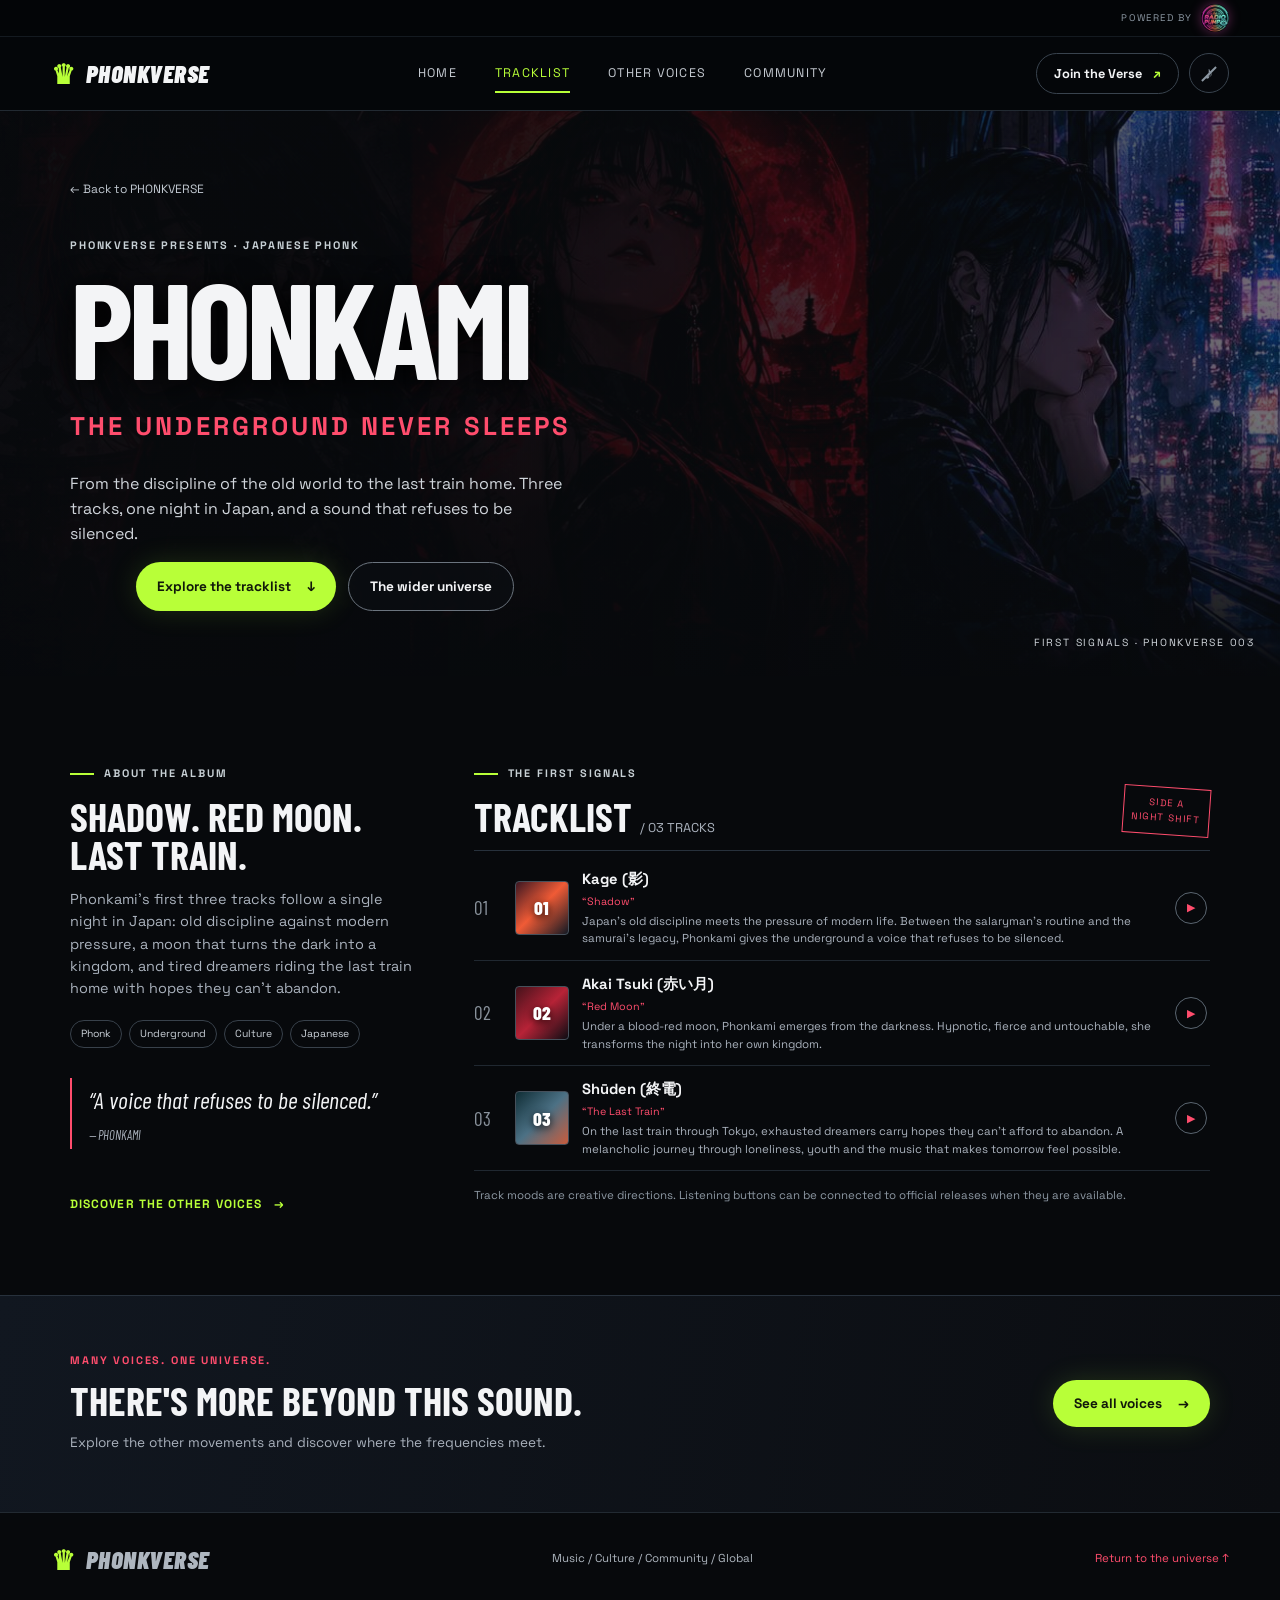
==== phonkami.html @ 22524ee4 "phonkami added" ====
<!doctype html>
<html lang="en">
<head>
  <meta charset="utf-8">
  <meta name="viewport" content="width=device-width, initial-scale=1">
  <meta name="description" content="Phonkami — the Japanese underground phonk movement. Shadow, red moon and the last train.">
  <title>PHONKAMI — The underground never sleeps | PHONKVERSE</title>
    <link rel="icon" href="favicon.ico" sizes="48x48">
  <link rel="icon" href="assets/icons/icon.svg" type="image/svg+xml">
  <link rel="apple-touch-icon" href="assets/icons/apple-touch-icon.png">
  <link rel="manifest" href="manifest.webmanifest">
  <meta name="theme-color" content="#07090c">
  <meta name="mobile-web-app-capable" content="yes">
  <meta name="apple-mobile-web-app-capable" content="yes">
  <meta name="apple-mobile-web-app-title" content="PHONKVERSE">
  <meta name="apple-mobile-web-app-status-bar-style" content="black">
  <link rel="stylesheet" href="css/style.css?v=globe-11">
</head>
<body class="album-page japan-theme">
  <div class="powered-bar">
    <a class="powered-by" href="https://radiopumpo.github.io" target="_blank" rel="noopener" aria-label="Powered by Radio Pumpo">
      <span>Powered by</span><img src="assets/images/radiopumpo-logo.jpg" alt="Radio Pumpo" width="28" height="28" decoding="async">
    </a>
  </div>
  <header class="site-header">
    <a class="brand" href="index.html" aria-label="PHONKVERSE home"><span class="brand-mark">♛</span><span>PHONKVERSE</span></a>
    <button class="menu-toggle" aria-expanded="false" aria-controls="primary-nav">Menu <span>☰</span></button>
    <nav id="primary-nav" class="primary-nav"><a href="index.html">Home</a><a class="active" href="#tracklist">Tracklist</a><a href="index.html#albums">Other voices</a><a href="index.html#community">Community</a></nav>
    <a class="header-cta" href="index.html#community">Join the Verse <span>↗</span></a>
  </header>
  <main>
    <section class="album-hero">
      <div class="album-hero-art"></div><div class="album-hero-shade"></div>
      <div class="album-hero-content">
        <a class="back-link" href="index.html#albums">← Back to PHONKVERSE</a>
        <p class="eyebrow">PHONKVERSE PRESENTS · JAPANESE PHONK</p>
        <h1>PHONKAMI</h1><p class="album-slogan">THE UNDERGROUND NEVER SLEEPS</p>
        <p class="album-lede">From the discipline of the old world to the last train home. Three tracks, one night in Japan, and a sound that refuses to be silenced.</p>
        <div class="hero-actions"><a class="button button-lime" href="#tracklist">Explore the tracklist <span>↓</span></a><a class="button button-ghost" href="index.html">The wider universe</a></div>
      </div>
      <span class="album-edition">FIRST SIGNALS · PHONKVERSE 003</span>
    </section>
    <section class="section album-details">
      <div class="album-about">
        <p class="eyebrow"><span class="eyebrow-line"></span> ABOUT THE ALBUM</p>
        <h2>Shadow. Red moon. Last train.</h2><p>Phonkami’s first three tracks follow a single night in Japan: old discipline against modern pressure, a moon that turns the dark into a kingdom, and tired dreamers riding the last train home with hopes they can’t abandon.</p>
        <div class="tag-list"><span>Phonk</span><span>Underground</span><span>Culture</span><span>Japanese</span></div>
        <blockquote>“A voice that refuses to be silenced.”<cite>— PHONKAMI</cite></blockquote>
        <a class="text-link" href="index.html#albums">Discover the other voices <span>→</span></a>
      </div>
      <div class="tracklist-wrap" id="tracklist">
        <div class="tracklist-heading"><div><p class="eyebrow"><span class="eyebrow-line"></span> THE FIRST SIGNALS</p><h2>Tracklist <span> / 03 tracks</span></h2></div><span class="tracklist-stamp">SIDE A<br>NIGHT SHIFT</span></div>
        <div class="tracklist"><article class="track-row"><div class="track-number">01</div><div class="track-art track-art-1"><span>01</span></div><div class="track-info"><h3><a class="track-link" href="song.html?a=phonkami&amp;t=01">Kage (影)</a></h3><p class="track-mood">“Shadow”</p><p class="track-desc">Japan's old discipline meets the pressure of modern life. Between the salaryman's routine and the samurai's legacy, Phonkami gives the underground a voice that refuses to be silenced.</p></div><button class="track-action" type="button" data-src="assets/songs/phonkami/01-kage.mp3" aria-label="Listening link for Ultimo Treno" title="Add an official listening link when available">▶</button></article>
<article class="track-row"><div class="track-number">02</div><div class="track-art track-art-2"><span>02</span></div><div class="track-info"><h3><a class="track-link" href="song.html?a=phonkami&amp;t=02">Akai Tsuki (赤い月)</a></h3><p class="track-mood">“Red Moon”</p><p class="track-desc">Under a blood-red moon, Phonkami emerges from the darkness. Hypnotic, fierce and untouchable, she transforms the night into her own kingdom.</p></div><button class="track-action" type="button" data-src="assets/songs/phonkami/02-akai-tsuki.mp3" aria-label="Listening link for Ultimo Treno" title="Add an official listening link when available">▶</button></article>
<article class="track-row"><div class="track-number">03</div><div class="track-art track-art-3"><span>03</span></div><div class="track-info"><h3><a class="track-link" href="song.html?a=phonkami&amp;t=03">Shūden (終電)</a></h3><p class="track-mood">“The Last Train”</p><p class="track-desc">On the last train through Tokyo, exhausted dreamers carry hopes they can't afford to abandon. A melancholic journey through loneliness, youth and the music that makes tomorrow feel possible.</p></div><button class="track-action" type="button" data-src="assets/songs/phonkami/03-shuden.mp3" aria-label="Listening link for Ultimo Treno" title="Add an official listening link when available">▶</button></article></div>
        <p class="track-note">Track moods are creative directions. Listening buttons can be connected to official releases when they are available.</p>
      </div>
    </section>
    <section class="other-album-cta">
      <div><p class="eyebrow">MANY VOICES. ONE UNIVERSE.</p><h2>There's more beyond this sound.</h2><p>Explore the other movements and discover where the frequencies meet.</p></div>
      <a class="button button-lime" href="index.html#albums">See all voices <span>→</span></a>
    </section>
  </main>
  <footer class="site-footer"><a class="brand" href="index.html"><span class="brand-mark">♛</span><span>PHONKVERSE</span></a><p>Music / Culture / Community / Global</p><a class="footer-home" href="index.html">Return to the universe ↑</a></footer>
  <script src="js/main.js"></script>
  <script src="js/player.js"></script>
  <script src="js/bgm.js"></script>
  <script src="js/pwa.js"></script>
</body>
</html>
---- css/style.css ----
@import url('https://fonts.googleapis.com/css2?family=Barlow+Condensed:wght@400;500;600;700;800;900&family=Space+Grotesk:wght@400;500;600;700&display=swap');
:root{--bg:#07090c;--panel:#0d1117;--line:#27313c;--text:#f3f4f6;--muted:#aab2bd;--lime:#b8ff38;--green:#00e8a2;--red:#ff4b42;--gold:#ffc23c;--max:1240px}
*{box-sizing:border-box}html{scroll-behavior:smooth;scroll-padding-top:90px}body{margin:0;background:var(--bg);color:var(--text);font-family:"Space Grotesk",Arial,sans-serif;line-height:1.55}a{color:inherit;text-decoration:none}button{font:inherit}.site-header{height:74px;display:flex;align-items:center;justify-content:space-between;padding:0 clamp(18px,4vw,58px);border-bottom:1px solid #222a32;background:rgba(5,7,10,.94);position:sticky;top:0;z-index:20;backdrop-filter:blur(14px)}.brand{display:flex;align-items:center;gap:10px;font-family:"Barlow Condensed",sans-serif;font-weight:900;font-style:italic;letter-spacing:.02em;font-size:1.55rem;white-space:nowrap}.brand-mark{font-size:1.7rem;color:var(--lime);font-style:normal}.primary-nav{display:flex;gap:clamp(16px,3vw,38px);font-size:.78rem;text-transform:uppercase;letter-spacing:.1em;color:#c4c9d0}.primary-nav a{padding:27px 0;position:relative}.primary-nav a:hover,.primary-nav a.active{color:var(--lime)}.primary-nav a.active:after{content:"";position:absolute;bottom:17px;left:0;right:0;height:2px;background:var(--lime)}.header-cta{border:1px solid #39434e;border-radius:30px;padding:10px 17px;font-size:.8rem;font-weight:700}.header-cta span{color:var(--lime);margin-left:8px}.menu-toggle{display:none;background:none;border:1px solid var(--line);color:white;border-radius:8px;padding:8px 10px}.hero{min-height:600px;position:relative;display:grid;place-items:center;overflow:hidden;isolation:isolate;background:radial-gradient(ellipse at 50% 44%,#18262a 0,#0b1017 38%,#08090c 75%)}.hero:before,.hero:after{content:"";position:absolute;z-index:-2;top:0;bottom:0;width:38%;opacity:.8;background:linear-gradient(180deg,transparent,#090b10 96%),radial-gradient(ellipse at 50% 25%,#a72f24 0,transparent 62%)}.hero:before{left:0;background-color:#121923}.hero:after{right:0;background-color:#211218}.hero-backdrop{position:absolute;inset:0;z-index:-3;background-image:linear-gradient(90deg,rgba(5,7,10,.1),rgba(5,7,10,.7) 35%,rgba(5,7,10,.7) 65%,rgba(5,7,10,.1)),url('../assets/images/home-concept.png');background-size:cover;background-position:center 42%;opacity:.24;filter:saturate(1.2)}.hero-content{position:relative;z-index:2;text-align:center;padding:100px 20px 90px;max-width:850px}.eyebrow{display:flex;align-items:center;gap:10px;text-transform:uppercase;letter-spacing:.17em;font-size:.68rem;font-weight:700;color:#c7d0d5}.eyebrow-line{display:inline-block;width:24px;height:2px;background:var(--lime)}.hero-content .eyebrow{justify-content:center}.hero h1{font-family:"Barlow Condensed",Impact,sans-serif;font-size:clamp(4.3rem,12vw,9.5rem);font-weight:900;letter-spacing:-.055em;line-height:.83;margin:25px 0 18px;text-shadow:0 7px 38px #000}.hero h1 span{color:#fff}.hero-tagline{font-family:"Barlow Condensed",sans-serif;font-size:clamp(1.4rem,3vw,2.4rem);font-weight:800;letter-spacing:.04em;margin:0}.hero-tagline em{font-style:normal;color:var(--lime)}.hero-copy{color:#c2cbd0;margin:15px 0 27px}.hero-actions{display:flex;gap:12px;justify-content:center;flex-wrap:wrap}.button{display:inline-flex;align-items:center;justify-content:center;gap:16px;border-radius:28px;padding:13px 21px;font-size:.85rem;font-weight:700;transition:transform .2s,box-shadow .2s}.button:hover{transform:translateY(-2px)}.button-lime{background:var(--lime);color:#11180a;box-shadow:0 0 28px #a8ff3825}.button-lime:hover{box-shadow:0 0 32px #a8ff3860}.button-ghost{border:1px solid #6b747e;background:#0b0e13a8}.hero-bottom-note{position:absolute;bottom:22px;left:0;right:0;text-align:center;font-size:.65rem;letter-spacing:.17em;color:#b9c3c9}.pulse-dot{display:inline-block;width:7px;height:7px;border-radius:50%;background:var(--lime);margin-right:9px;box-shadow:0 0 12px var(--lime)}.note-divider{margin:0 10px;color:var(--lime)}.globe-stage{position:absolute;z-index:-1;width:min(46vw,470px);aspect-ratio:1;left:50%;top:48%;transform:translate(-50%,-50%);pointer-events:none}.globe-halo{position:absolute;inset:-8%;border-radius:50%;background:radial-gradient(circle,transparent 50%,#12f8b533 61%,transparent 72%);filter:blur(8px)}.globe{position:absolute;inset:0;border-radius:50%;overflow:hidden;background:radial-gradient(circle at 30% 25%,#6effd4 0,#147d77 8%,#103f4c 24%,#071521 56%,#02060b 72%);box-shadow:inset -35px -15px 70px #000, inset 10px 0 25px #a2ffe344,0 0 34px #19ffd333;border:1px solid #5bffcc70;animation:rotate-globe 36s linear infinite}.globe:before{content:"";position:absolute;inset:-20%;background:repeating-linear-gradient(90deg,transparent 0 12%,#74ffe51c 12.2% 12.6%,transparent 12.8% 24%),repeating-linear-gradient(0deg,transparent 0 14%,#74ffe51c 14.2% 14.6%,transparent 14.8% 28%);border-radius:50%;transform:rotate(-17deg);mask-image:radial-gradient(ellipse,#000 44%,transparent 70%)}.globe-grid{position:absolute;inset:0;background:repeating-linear-gradient(0deg,transparent 0 13%,#57f5cb24 13.2% 13.6%,transparent 13.8% 27%),repeating-linear-gradient(90deg,transparent 0 17%,#57f5cb28 17.2% 17.6%,transparent 17.8% 34%);border-radius:50%;transform:scaleX(.55);animation:rotate-grid 18s linear infinite}.globe-shine{position:absolute;inset:0;background:linear-gradient(110deg,transparent 20%,#9affdf19 38%,transparent 55%),radial-gradient(circle at 35% 20%,#e5fff844,transparent 27%)}.globe-point{position:absolute;width:7px;height:7px;background:#c8ff56;border-radius:50%;box-shadow:0 0 13px 4px #b7ff536b}.point-one{top:32%;left:32%}.point-two{top:56%;left:63%}.point-three{top:43%;left:76%}.point-four{top:69%;left:41%}@keyframes rotate-globe{to{transform:rotate(360deg)}}@keyframes rotate-grid{to{transform:scaleX(.55) rotate(360deg)}}.hero-side{position:absolute;top:15%;z-index:1;display:flex;flex-direction:column;gap:18px;align-items:center;font-family:"Barlow Condensed",sans-serif;font-weight:900;font-size:1.25rem;letter-spacing:.08em;text-align:center;max-width:190px}.hero-side-left{left:5%}.hero-side-right{right:5%}.side-flag{width:45px;height:26px;display:block;box-shadow:0 0 20px #0008}.flag-italy{background:linear-gradient(90deg,#009246 0 33.3%,#fff 33.3% 66.6%,#ce2b37 66.6%)}.flag-spain{background:linear-gradient(180deg,#aa151b 0 25%,#f1bf00 25% 75%,#aa151b 75%)}.section{max-width:var(--max);margin:0 auto;padding:78px clamp(18px,4vw,50px)}.ecosystem-section{display:grid;grid-template-columns:220px 1fr;gap:35px;align-items:start}.section-intro h2{font-family:"Barlow Condensed",sans-serif;font-size:clamp(2rem,3.3vw,3.2rem);line-height:.98;text-transform:uppercase;margin:16px 0}.section-intro h2 span{color:var(--lime)}.section-intro>p:not(.eyebrow){font-size:.88rem;color:var(--muted)}.text-link{display:inline-flex;gap:12px;align-items:center;color:var(--lime);font-size:.75rem;font-weight:700;text-transform:uppercase;letter-spacing:.09em;margin-top:16px}.feature-grid{display:grid;grid-template-columns:repeat(5,minmax(0,1fr));gap:12px}.feature-card{min-width:0;position:relative;border:1px solid var(--line);background:linear-gradient(180deg,#10151c,#090c11);border-radius:9px;overflow:hidden;padding:0 15px 18px;transition:transform .2s,border-color .2s}.feature-card:hover{transform:translateY(-4px);border-color:#7da65c}.feature-art{height:115px;margin:0 -15px 13px;display:grid;place-items:center;overflow:hidden;position:relative;background:radial-gradient(circle at 50% 50%,#194d4b,#0c1720 65%,#080a0e)}.feature-art:after{content:"";position:absolute;inset:0;background:linear-gradient(180deg,transparent,#0c1016)}.art-globe{background:radial-gradient(circle,#b3ff49 0 1%,#0c8b78 2%,#10343b 28%,#07090d 70%)}.mini-orbit{width:85px;height:85px;border:1px solid #91ffd9;border-radius:50%;box-shadow:0 0 20px #00ffb544;transform:rotateX(60deg)}.art-identity{background:radial-gradient(circle at 50% 25%,#bd4d35,#271b31 60%,#0b0d13)}.avatar-symbol{font-size:4rem;color:#ffd7c3;text-shadow:0 0 25px #ff714c}.art-create{background:radial-gradient(circle,#5b251b,#120e12 70%)}.waveform{font-size:2rem;color:#ff8a3d;letter-spacing:-.15em}.art-connect{background:radial-gradient(circle,#46306a,#10101d 70%)}.crew-symbol{font-size:1.5rem;color:#ff8b66;letter-spacing:.1em}.art-progress{background:radial-gradient(circle,#38581b,#0c120e 70%)}.trophy-symbol{font-size:3.5rem;color:var(--lime)}.feature-icon{font-size:1.25rem;color:var(--lime)}.feature-card h3{font-family:"Barlow Condensed",sans-serif;text-transform:uppercase;font-size:1.25rem;margin:5px 0}.feature-card p{font-size:.75rem;color:#b2bbc5;margin:0}.card-arrow{display:block;color:var(--lime);margin-top:8px}.albums-section{display:grid;grid-template-columns:190px 1fr 1fr;gap:18px;align-items:stretch;padding-top:20px}.albums-intro h2{font-size:clamp(2.2rem,4vw,3.7rem)}.album-card{min-height:285px;border:1px solid #38404a;border-radius:10px;position:relative;overflow:hidden;display:flex;align-items:flex-end;isolation:isolate}.album-card-bg{position:absolute;inset:0;z-index:-2;background-size:cover;background-position:center;transition:transform .5s}.album-card:hover .album-card-bg{transform:scale(1.05)}.album-card:after{content:"";position:absolute;inset:0;z-index:-1;background:linear-gradient(0deg,#050609 0%,#050609d9 25%,transparent 100%)}.album-italy .album-card-bg{background-image:linear-gradient(120deg,#005c3b55,#090b1088),url('../assets/images/phonkita-album-board.png'),linear-gradient(120deg,#12352c,#28151c)}.album-spain .album-card-bg{background-image:linear-gradient(120deg,#a6151c44,#090b1088),url('../assets/images/phonkazo-album-board.png'),linear-gradient(120deg,#57221c,#28151c)}.album-card-content{padding:24px;width:100%}.album-kicker{font-size:.62rem;letter-spacing:.16em;color:#d3d7dc}.album-card h3{font-family:"Barlow Condensed",sans-serif;font-size:clamp(2.5rem,4vw,4rem);line-height:.9;margin:9px 0;text-shadow:0 3px 12px #000}.album-card p{font-size:.82rem;font-weight:700;letter-spacing:.1em}.album-italy .album-card p{color:#a8ffc6}.album-spain .album-card p{color:#ffca54}.album-flag{display:block;width:36px;height:21px;margin:15px 0}.album-button{display:inline-flex;gap:24px;border:1px solid #8c949e;border-radius:22px;padding:8px 14px;font-size:.75rem;background:#050609aa}.album-button b{color:var(--lime)}.community-banner{position:relative;overflow:hidden;text-align:center;padding:80px 20px 90px;background:radial-gradient(ellipse at 50% 120%,#4b221a,#0a0d12 62%);border-top:1px solid #222b33}.community-banner:before{content:"";position:absolute;inset:0;opacity:.14;background-image:linear-gradient(0deg,#000,transparent),url('../assets/images/home-concept.png');background-size:cover;background-position:center 80%;z-index:0}.community-banner>*{position:relative}.community-banner>.eyebrow{justify-content:center}.community-banner h2{font-family:"Barlow Condensed",sans-serif;text-transform:uppercase;font-size:clamp(2.6rem,6vw,5.5rem);line-height:.9;margin:20px 0}.community-banner h2 em{font-style:normal;color:var(--lime)}.community-banner>p:not(.eyebrow){color:var(--muted)}.community-banner .button{margin-top:15px}.community-note{margin-top:44px;font-size:.7rem;letter-spacing:.2em;color:#c3c9cf}.community-note span{color:var(--lime)}.site-footer{display:flex;align-items:center;justify-content:space-between;gap:18px;padding:25px clamp(18px,4vw,58px);border-top:1px solid #222a32;color:#aeb6bf;font-size:.72rem}.site-footer p{margin:0}.footer-motto{letter-spacing:.12em}.album-hero{position:relative;min-height:460px;display:flex;align-items:center;overflow:hidden;padding:65px max(calc((100vw - 1140px)/2),24px);isolation:isolate;background:#10131a}.album-hero-art{position:absolute;inset:0;z-index:-2;background-image:url('../assets/images/phonkita-album-board.png');background-size:cover;background-position:center 30%;opacity:.58}.spain-theme .album-hero-art{background-image:url('../assets/images/phonkazo-album-board.png')}.album-hero-shade{position:absolute;inset:0;z-index:-1;background:linear-gradient(90deg,#07090cf5 0%,#07090cce 42%,#07090c44 100%),linear-gradient(0deg,#07090c 0%,transparent 45%)}.album-hero-content{max-width:620px}.back-link{display:inline-block;font-size:.75rem;color:#c2c9d1;margin-bottom:28px}.album-hero h1{font-family:"Barlow Condensed",sans-serif;font-size:clamp(4.5rem,11vw,8.5rem);line-height:.8;letter-spacing:-.04em;margin:18px 0;text-shadow:0 4px 30px #000}.album-slogan{font-weight:800;letter-spacing:.12em;font-size:clamp(1rem,2.5vw,1.6rem);color:var(--accent,var(--lime))}.album-lede{max-width:510px;color:#d0d5db}.album-edition{position:absolute;right:25px;bottom:25px;font-size:.65rem;letter-spacing:.17em;color:#d0d5db}.italy-theme{--accent:#52e69a}.spain-theme{--accent:#ffc43b}.album-details{display:grid;grid-template-columns:minmax(210px,.7fr) minmax(0,1.5fr);gap:60px}.album-about h2,.tracklist-heading h2,.other-album-cta h2{font-family:"Barlow Condensed",sans-serif;text-transform:uppercase;font-size:2.5rem;line-height:.95;margin:15px 0}.album-about>p:not(.eyebrow){color:var(--muted);font-size:.9rem}.tag-list{display:flex;gap:7px;flex-wrap:wrap;margin:20px 0}.tag-list span{border:1px solid #38414b;border-radius:20px;padding:5px 10px;font-size:.65rem;color:#cbd2d9}.album-about blockquote{border-left:2px solid var(--accent);margin:30px 0;padding:3px 0 3px 17px;font-family:"Barlow Condensed",sans-serif;font-size:1.5rem;font-style:italic}.album-about cite{display:block;font-size:.8rem;color:var(--muted);margin-top:8px}.tracklist-heading{display:flex;align-items:end;justify-content:space-between;border-bottom:1px solid var(--line);padding-bottom:15px;margin-bottom:5px}.tracklist-heading h2{margin-bottom:0}.tracklist-heading h2 span{font-family:"Space Grotesk",sans-serif;font-size:.8rem;font-weight:400;color:var(--muted)}.tracklist-stamp{text-align:center;border:1px solid var(--accent);color:var(--accent);font-size:.6rem;letter-spacing:.15em;padding:8px;transform:rotate(4deg)}.track-row{display:grid;grid-template-columns:28px 54px minmax(0,1fr) 35px;gap:13px;align-items:center;padding:12px 0;border-bottom:1px solid #202831}.track-number{font-family:"Barlow Condensed",sans-serif;font-size:1.2rem;color:#89929c}.track-art{width:54px;height:54px;display:grid;place-items:center;background:linear-gradient(135deg,#3c1722,#f05b36 48%,#111924);border:1px solid #46505b;border-radius:4px;font-family:"Barlow Condensed",sans-serif;font-size:1.2rem;font-weight:800;color:#fff;text-shadow:0 2px 8px #000}.track-art-2{background:linear-gradient(135deg,#45121b,#b72337,#0c0d13)}.track-art-3{background:linear-gradient(135deg,#102e36,#4c7185,#c85c3d)}.track-art-4{background:linear-gradient(135deg,#1b1822,#b38c3f,#16171c)}.track-art-5{background:linear-gradient(135deg,#e96b28,#5c1d20,#16151b)}.track-art-6{background:linear-gradient(135deg,#091524,#2e4058,#a65c64)}.track-art-7{background:linear-gradient(135deg,#102d38,#f28d44,#4e1b1b)}.track-info h3{font-size:.92rem;margin:0 0 2px}.track-mood{font-size:.67rem;color:var(--accent);margin:0 0 3px}.track-desc{font-size:.72rem;color:var(--muted);margin:0}.track-action{width:32px;height:32px;border-radius:50%;border:1px solid #5a6570;color:var(--accent);background:transparent;cursor:pointer}.track-action:hover{background:var(--accent);color:#101010}.track-note{font-size:.72rem;color:#8d98a3;margin-top:16px}.other-album-cta{display:flex;align-items:center;justify-content:space-between;gap:24px;padding:45px max(calc((100vw - 1140px)/2),24px);border-top:1px solid var(--line);background:linear-gradient(100deg,#111720,#0b0d11)}.other-album-cta h2{margin:12px 0}.other-album-cta p:not(.eyebrow){color:var(--muted);font-size:.85rem}.other-album-cta .eyebrow{color:var(--accent)}.footer-home{color:var(--accent)}.spain-theme .brand-mark,.spain-theme .primary-nav a.active{color:var(--gold)}.spain-theme .primary-nav a.active:after{background:var(--gold)}.spain-theme .header-cta span{color:var(--gold)}
@media(max-width:900px){.primary-nav{gap:15px;font-size:.68rem}.header-cta{display:none}.ecosystem-section{grid-template-columns:1fr}.section-intro{max-width:600px}.feature-grid{grid-template-columns:repeat(3,minmax(0,1fr))}.albums-section{grid-template-columns:1fr 1fr}.albums-intro{grid-column:1/-1}.album-details{gap:30px}.hero-side{opacity:.45}.globe-stage{width:min(58vw,440px)}}
@media(max-width:640px){.site-header{height:64px;padding:0 16px}.brand{font-size:1.35rem}.menu-toggle{display:block}.primary-nav{display:none;position:absolute;top:63px;left:0;right:0;background:#080a0e;padding:12px 20px 20px;border-bottom:1px solid var(--line);flex-direction:column;gap:0}.primary-nav.open{display:flex}.primary-nav a{padding:12px 0}.primary-nav a.active:after{bottom:5px;right:auto;width:28px}.hero{min-height:590px}.hero-content{padding:100px 18px 105px}.hero h1{font-size:clamp(4rem,19vw,7rem)}.hero-side{top:8%;font-size:.8rem;max-width:100px}.hero-side-left{left:4%}.hero-side-right{right:4%}.side-flag{width:32px;height:19px}.globe-stage{width:82vw;top:43%;opacity:.75}.hero-bottom-note{font-size:.52rem;letter-spacing:.09em;padding:0 8px}.section{padding:54px 18px}.feature-grid{grid-template-columns:repeat(2,minmax(0,1fr));gap:9px}.feature-card{padding:0 12px 15px}.feature-art{margin-left:-12px;margin-right:-12px;height:95px}.feature-card p{font-size:.72rem}.albums-section{grid-template-columns:1fr;padding-top:0}.albums-intro{grid-column:auto}.album-card{min-height:260px}.community-banner{padding:60px 18px}.site-footer{flex-wrap:wrap}.site-footer p{order:3;width:100%}.footer-motto{font-size:.58rem}.album-hero{min-height:470px;padding:45px 20px}.album-hero h1{font-size:clamp(4rem,18vw,6.2rem)}.album-hero-art{background-position:55% center;opacity:.48}.album-hero-shade{background:linear-gradient(90deg,#07090cf5,#07090cbf 75%),linear-gradient(0deg,#07090c 0%,transparent 60%)}.album-edition{font-size:.52rem;right:15px;bottom:15px}.album-details{grid-template-columns:1fr;gap:38px}.album-about h2,.tracklist-heading h2{font-size:2.1rem}.track-row{grid-template-columns:22px 46px minmax(0,1fr) 30px;gap:9px}.track-art{width:46px;height:46px}.track-info h3{font-size:.82rem}.track-desc{font-size:.67rem}.track-mood{font-size:.62rem}.track-action{width:29px;height:29px}.tracklist-heading{align-items:center}.tracklist-stamp{font-size:.5rem}.other-album-cta{padding:35px 20px;align-items:flex-start;flex-direction:column}.other-album-cta h2{font-size:2.2rem}}
@media(prefers-reduced-motion:reduce){html{scroll-behavior:auto}*,*::before,*::after{animation-duration:.01ms!important;animation-iteration-count:1!important;transition-duration:.01ms!important}}

/* Reference-led homepage revision: use the approved cinematic concept art as the hero. */
.hero.hero-reference{display:block;position:relative;min-height:0;height:auto;aspect-ratio:1199/555;padding:0;background:#050609;overflow:hidden}
.hero-reference .hero-reference-image{display:block;width:100%;height:100%;object-fit:cover;object-position:center top}
.hero-reference .hero-hotspot{position:absolute;top:83%;height:9%;border-radius:40px;display:block}
.hero-reference .hero-hotspot-explore{left:27%;width:24%}
.hero-reference .hero-hotspot-trailer{left:54%;width:19%}
.hero-reference .hero-hotspot:focus-visible{outline:3px solid var(--lime);outline-offset:3px}
.albums-section{padding-top:34px}
.albums-intro{align-self:center}
.album-card{min-height:300px}
.community-banner{background-image:url('../assets/images/community-reference.webp');background-size:cover;background-position:center;background-repeat:no-repeat}
.community-banner:before{background:linear-gradient(0deg,#050609bb,#05060933);opacity:.65}
@media(max-width:640px){
 .hero.hero-reference{aspect-ratio:1199/650;min-height:0}
 .hero-reference .hero-reference-image{object-fit:cover;object-position:center}
 .hero-reference .hero-hotspot{top:81%;height:10%}
 .hero-reference .hero-hotspot-explore{left:20%;width:34%}
 .hero-reference .hero-hotspot-trailer{left:57%;width:27%}
 .albums-section{padding-top:24px}
}


/* Hero image reliability fix: reserve real space and keep the artwork visible. */
.hero.hero-reference {
  display: block;
  position: relative;
  width: 100%;
  height: auto;
  min-height: 0;
  aspect-ratio: 1199 / 555;
  padding: 0;
  overflow: hidden;
  background: #080a10;
}
.hero-reference .hero-reference-image {
  display: block;
  width: 100%;
  height: auto;
  aspect-ratio: 1199 / 555;
  object-fit: cover;
  object-position: center;
}
.hero-reference .hero-reference-image.hero-fallback {
  width: 100%;
  height: 100%;
  object-fit: cover;
}
.hero-reference .hero-hotspot {
  top: 83%;
  height: 9%;
}
@media (max-width: 640px) {
  .hero.hero-reference { aspect-ratio: 4 / 3; }
  .hero-reference .hero-reference-image {
    width: 100%;
    height: 100%;
    aspect-ratio: auto;
    object-fit: cover;
    object-position: center;
  }
  .hero-reference .hero-hotspot { top: 81%; height: 10%; }
}


/* Cross-browser animated globe overlay.
   Keep the artwork as the base layer; animate a high-contrast grid above it. */
.hero.hero-reference { position: relative; isolation: isolate; }
.hero-reference .hero-reference-image { position: relative; z-index: 0; }
.hero-reference .hero-globe-motion {
  position: absolute; z-index: 3; left: 50%; top: 4%;
  width: min(34vw, 430px); aspect-ratio: 1 / 1;
  transform: translateX(-50%); border: 1px solid rgba(126,255,224,.62);
  border-radius: 50%; overflow: hidden; pointer-events: none; opacity: .88;
  mix-blend-mode: screen;
  background: radial-gradient(circle at 32% 26%,rgba(125,255,222,.15),transparent 36%),
              radial-gradient(circle at 62% 68%,rgba(0,8,18,.18),rgba(0,0,0,.48) 72%);
  box-shadow: inset -30px -12px 42px rgba(0,0,0,.38),
              inset 12px 0 28px rgba(122,255,226,.2),
              0 0 12px rgba(48,255,214,.38), 0 0 34px rgba(48,255,214,.2);
}
.hero-globe-longitudes {
  position: absolute; inset: -8% -4%; border-radius: 50%;
  background: repeating-linear-gradient(90deg,transparent 0 10.8%,
    rgba(133,255,229,.48) 11.1% 11.7%,transparent 12% 22%);
  transform-origin: center; animation: hero-globe-spin 14s linear infinite;
}
.hero-globe-longitudes::before,.hero-globe-longitudes::after {
  content: ""; position: absolute; inset: 0 23%;
  border: 1px solid rgba(132,255,225,.65); border-radius: 50%;
}
.hero-globe-longitudes::after { inset: 0 40%; border-color: rgba(132,255,225,.52); }
.hero-globe-latitude {
  position: absolute; z-index: 1; left: 1%; right: 1%; top: 36%; height: 28%;
  border: 1px solid rgba(132,255,225,.58); border-radius: 50%;
  box-shadow: 0 0 8px rgba(85,255,220,.12);
}
.hero-globe-latitude-two { top: 20%; height: 60%; }
.hero-globe-sweep {
  position: absolute; z-index: 2; inset: -1%; border-radius: 50%;
  background: conic-gradient(from 0deg,transparent 0deg 220deg,
    rgba(123,255,222,.03) 238deg,rgba(123,255,222,.32) 275deg,
    rgba(255,93,73,.2) 296deg,transparent 320deg 360deg);
  animation: hero-globe-spin 9s linear infinite;
}
@keyframes hero-globe-spin { to { transform: rotate(360deg); } }
@media (max-width: 900px) {
  .hero-reference .hero-globe-motion { width: min(42vw,360px); top: 3%; opacity: .74; }
}
@media (max-width: 640px) {
  .hero-reference .hero-globe-motion { width: 58%; top: 7%; opacity: .55; }
}
@media (prefers-reduced-motion: reduce) {
  .hero-globe-longitudes,.hero-globe-sweep { animation: none; }
}


/* ===== World stage: scroll-driven hero + live WebGL globe =====
   JS only sets --p (0→1 scroll progress); everything below is pure CSS choreography. */
html { scroll-behavior: smooth; }
.world-scroll { position: relative; height: 240vh; background: #06080b; }
.world-sticky {
  --p: 0; position: sticky; top: 0; height: 100vh; height: 100svh; min-height: 600px; overflow: hidden; isolation: isolate;
  background: #06080b;
}
.world-sky { position: absolute; inset: 0; z-index: -2; pointer-events: none;
  background: radial-gradient(ellipse 70% 45% at 50% 100%, rgba(255,92,28,.55), transparent 70%),
              radial-gradient(ellipse 45% 40% at 12% 40%, rgba(255,76,49,.30), transparent 70%),
              radial-gradient(ellipse 45% 40% at 88% 40%, rgba(255,120,30,.30), transparent 70%),
              linear-gradient(180deg, #05070b 0%, #130a12 45%, #2a0f0c 100%); }
/* Characters: the approved hero art, masked to each side and parted outward by scroll. */
.avatar-art { position: absolute; inset: 0; z-index: 1; pointer-events: none; will-change: transform;
  background: url("../assets/images/home-hero-reference.webp") no-repeat; background-size: cover; background-position: center bottom; }
.avatar-art-italy { -webkit-mask-image: linear-gradient(90deg,#000 0,#000 27%,transparent 38%); mask-image: linear-gradient(90deg,#000 0,#000 27%,transparent 38%);
  transform: translate3d(calc(var(--p) * -14vw),0,0); opacity: calc(1 - var(--p) * .9); }
.avatar-art-spain { -webkit-mask-image: linear-gradient(270deg,#000 0,#000 27%,transparent 38%); mask-image: linear-gradient(270deg,#000 0,#000 27%,transparent 38%);
  transform: translate3d(calc(var(--p) * 14vw),0,0); opacity: calc(1 - var(--p) * .9); }
.world-title { position: absolute; z-index: 5; left: 50%; top: 50%; text-align: center; pointer-events: none;
  transform: translate(-50%, calc(-50% - var(--p) * 8vh)) scale(calc(1 - var(--p) * .25)); opacity: calc(1.15 - var(--p) * 2.4); width: min(92vw, 760px); }
.world-title .crown { display: block; font-size: clamp(36px,6vw,64px); line-height: 1; text-shadow: 0 0 24px rgba(255,255,255,.4); }
.world-title h1 { margin: 0; font-family: "Barlow Condensed", Impact, sans-serif; font-style: italic; font-weight: 900; line-height: .85;
  font-size: clamp(3.2rem, 11vw, 9rem); letter-spacing: -.03em; text-shadow: 0 6px 40px #000, 0 0 40px rgba(0,0,0,.7); transform: skewX(-4deg); }
.world-title .tagline { margin: 8px 0 14px; font-family: "Barlow Condensed", sans-serif; font-style: italic; font-weight: 700; font-size: clamp(1rem,2.4vw,1.7rem); letter-spacing: .04em; text-shadow: 0 2px 14px #000; }
.world-title .pillars { display: flex; justify-content: center; gap: 12px; margin: 0 0 20px; font-size: clamp(.6rem,1.2vw,.78rem); letter-spacing: .18em; text-transform: uppercase; text-shadow: 0 1px 8px #000; }
.world-title .pillars i { color: var(--lime); font-style: normal; }
.enter-cta { pointer-events: auto; }
.world-topline,.world-bottomline { position: absolute; left: 4vw; right: 4vw; z-index: 8; display: flex; justify-content: space-between; gap: 20px; color: #aab3b7; font-size: 10px; letter-spacing: .19em; pointer-events: none; }
.world-topline { top: 90px; } .world-bottomline { bottom: 22px; }
.world-topline span:last-child,.world-bottomline span:last-child { color: var(--lime); }

.globe-stage { pointer-events: auto; opacity: 1; /* override legacy hero rule (pointer-events:none; opacity:.75 on phones) */ position: absolute; z-index: 3; left: 50%; top: 50%; width: min(86vh, 70vw, 880px); aspect-ratio: 1; transform: translate(-50%, -50%); }
#phonkverse-globe { position: absolute; inset: 0; display: block; width: 100%; height: 100%; cursor: grab; outline: none;
  touch-action: pan-y; /* vertical swipes still scroll the page on phones; horizontal swipes spin the globe */
  -webkit-tap-highlight-color: transparent; -webkit-user-select: none; user-select: none; }
#phonkverse-globe:active { cursor: grabbing; } #phonkverse-globe:focus-visible { outline: 2px solid var(--lime); outline-offset: -4px; border-radius: 50%; }
.globe-markers { position: absolute; inset: 0; pointer-events: none; }
.globe-pin { position: absolute; left: 0; top: 0; width: 48px; height: 48px; padding: 0; border: 0; background: none; cursor: pointer; pointer-events: none; color: #fff;
  will-change: transform, opacity; -webkit-tap-highlight-color: transparent; z-index: 2; }
.globe-pin .pin-dot { position: absolute; left: 50%; top: 50%; width: 12px; height: 12px; margin: -6px; border-radius: 50%; background: var(--c); box-shadow: 0 0 14px 4px var(--c); }
.globe-pin .pin-ring { position: absolute; left: 50%; top: 50%; width: 12px; height: 12px; margin: -6px; border-radius: 50%; border: 2px solid var(--c); animation: pin-ping 2.2s ease-out infinite; }
.globe-pin .pin-label { position: absolute; left: 50%; top: 100%; transform: translateX(-50%); margin-top: -4px; white-space: nowrap; padding: 3px 9px; border-radius: 3px;
  font: 800 11px/1 "Barlow Condensed", sans-serif; letter-spacing: .14em; background: rgba(5,8,11,.82); border: 1px solid var(--c); }
.globe-pin:hover .pin-label,.globe-pin.is-active .pin-label,.globe-pin:focus-visible .pin-label { background: var(--c); color: #071009; }
.globe-pin:focus-visible { outline: 2px solid var(--lime); border-radius: 50%; }
.tone-green { --c: #4ce0b1; } .tone-red { --c: #ff6a4d; } .tone-lime { --c: #caff3b; }
@keyframes pin-ping { 0% { transform: scale(1); opacity: .9; } 100% { transform: scale(4.2); opacity: 0; } }
.globe-fallback { display: none; position: absolute; inset: 6%; border-radius: 50%;
  background: url("../assets/images/home-hero-reference.webp") 50% 38% / 190% auto no-repeat; box-shadow: 0 0 80px rgba(60,255,200,.2); }
.no-webgl .globe-fallback { display: block; } .no-webgl #phonkverse-globe,.no-webgl .globe-markers { display: none; }

.globe-hud { position: absolute; z-index: 8; top: 128px; left: 50%; transform: translateX(-50%); white-space: nowrap; display: flex; align-items: center; gap: 8px; color: #c5d4d4; font-size: 9px; letter-spacing: .16em; pointer-events: none; }
.hud-dot { width: 6px; height: 6px; border-radius: 50%; background: #caff3b; box-shadow: 0 0 12px #caff3b; animation: blink 1.6s infinite; }
@keyframes blink { 50% { opacity: .35; } }
#globe-coordinates { opacity: .6; margin-left: 9px; min-width: 9.5em; text-align: left; font-variant-numeric: tabular-nums; }
.globe-controls { position: absolute; z-index: 8; right: 4vw; top: 50%; transform: translateY(-50%); display: flex; flex-direction: column; gap: 8px; }
.globe-controls button { width: 40px; height: 40px; color: #e8f7f2; background: rgba(4,9,13,.78); border: 1px solid rgba(164,255,226,.36); border-radius: 50%; font-size: 16px; cursor: pointer; backdrop-filter: blur(8px); -webkit-backdrop-filter: blur(8px); touch-action: manipulation; }
.globe-controls button:hover { background: #caff3b; color: #080b0d; }
.globe-hint { position: absolute; z-index: 8; left: 50%; bottom: 58px; transform: translateX(-50%); color: rgba(217,231,228,.7); font-size: 9px; letter-spacing: .14em; white-space: nowrap; pointer-events: none; }

.poi-card a { display: inline-flex; gap: 14px; align-items: center; color: #d1ff43; font-size: 11px; letter-spacing: .07em; text-transform: uppercase; padding: 6px 0; }
.poi-card { position: absolute; z-index: 9; left: 50%; bottom: 96px; width: min(340px, 90vw); transform: translate(-50%, 12px); padding: 22px; border: 1px solid rgba(202,255,59,.45); background: rgba(6,10,13,.93);
  box-shadow: 0 16px 55px rgba(0,0,0,.5); opacity: 0; visibility: hidden; transition: .25s ease; backdrop-filter: blur(14px); -webkit-backdrop-filter: blur(14px); }
.poi-card.is-open { opacity: 1; visibility: visible; transform: translate(-50%, 0); }
.poi-kicker { color: #caff3b; font-size: 9px; letter-spacing: .15em; } .poi-card h3 { color: #fff; font-size: 22px; margin: 12px 0 8px; } .poi-card p { color: #c0cbcd; font-size: 12px; line-height: 1.6; }
.poi-close { position: absolute; top: 4px; right: 6px; width: 40px; height: 40px; border: 0; background: none; color: #fff; font-size: 24px; cursor: pointer; }

@media (max-width: 800px) {
  .world-scroll { height: 220vh; }
  .world-topline { top: 76px; font-size: 8px; } .world-hud,.globe-hud { top: 104px; font-size: 7px; }
  .globe-stage { width: min(118vw, 74svh); top: 47%; }
  .avatar-art { background-size: auto 62%; background-position: 0 100%; }
  .avatar-art-italy { -webkit-mask-image: linear-gradient(90deg,#000 0,#000 30%,transparent 52%); mask-image: linear-gradient(90deg,#000 0,#000 30%,transparent 52%); }
  .avatar-art-spain { background-position: 100% 100%; -webkit-mask-image: linear-gradient(270deg,#000 0,#000 30%,transparent 52%); mask-image: linear-gradient(270deg,#000 0,#000 30%,transparent 52%); }
  .world-title { top: 26%; } .world-title .pillars { display: none; }
  .globe-controls { flex-direction: row; top: auto; right: 4vw; bottom: 168px; transform: none; }
  .globe-controls button { width: 44px; height: 44px; }
  .globe-hint { bottom: 44px; font-size: 7px; }
  .poi-card { bottom: 150px; } .world-bottomline { bottom: 12px; font-size: 7px; }
}
@media (prefers-reduced-motion: reduce) { html { scroll-behavior: auto; } .globe-pin .pin-ring,.hud-dot { animation: none; } .poi-card { transition: none; } }

/* ===== Track player ===== */
.track-row { position: relative; }
.track-row::after { content: ""; position: absolute; left: 0; bottom: -1px; height: 2px; width: var(--prog, 0%); background: var(--accent); transition: width .25s linear; }
.track-row.is-playing .track-info h3 { color: var(--accent); }
.track-action { font-size: .7rem; touch-action: manipulation; -webkit-tap-highlight-color: transparent; }
.track-row.is-playing .track-action { background: var(--accent); color: #101010; }

/* ===== Mobile / iPhone fixes for the world stage ===== */
.globe-stage::before { content: ""; position: absolute; inset: 7%; border-radius: 50%; z-index: -1; background: radial-gradient(circle, #04070b 0 70%, transparent 71%); } /* opaque backing: art can never show through the globe */
@media (max-width: 800px) {
  .avatar-art { background-size: auto 42%; opacity: .85; }
  .avatar-art-italy { -webkit-mask-image: linear-gradient(90deg,#000 0,#000 22%,transparent 46%); mask-image: linear-gradient(90deg,#000 0,#000 22%,transparent 46%); }
  .avatar-art-spain { -webkit-mask-image: linear-gradient(270deg,#000 0,#000 22%,transparent 46%); mask-image: linear-gradient(270deg,#000 0,#000 22%,transparent 46%); }
  .world-title { top: 22%; } .world-title .enter-cta { display: none; } .world-title .crown { font-size: 30px; }
  .world-title h1 { font-size: clamp(2.6rem, 14vw, 4.4rem); }
  .globe-stage { width: min(104vw, 66svh); top: 57%; }
  .globe-hud { top: 100px; }
  }

/* ===== Background-music toggle (injected by js/bgm.js into the header) ===== */
.header-end { display: flex; align-items: center; gap: 10px; }
.bgm-toggle { position: relative; width: 40px; height: 40px; border-radius: 50%; border: 1px solid #39434e; background: rgba(8,10,14,.6); color: var(--lime); font-size: 1.1rem; line-height: 1; cursor: pointer; touch-action: manipulation; -webkit-tap-highlight-color: transparent; }
.bgm-toggle:hover { background: var(--lime); color: #0b0d11; }
.bgm-toggle:not(.is-off) { box-shadow: 0 0 14px rgba(202,255,59,.35); }
.bgm-toggle.is-off { color: #8d98a3; }
.bgm-toggle.is-off::after { content: ""; position: absolute; left: 9px; right: 9px; top: 50%; height: 2px; background: currentColor; transform: rotate(-45deg); }
.bgm-toggle[hidden] { display: none; }

/* ===== "Powered by" badge (top-right, above the header; scrolls away) ===== */
.powered-bar { display: flex; justify-content: flex-end; padding: 4px clamp(18px,4vw,58px); background: #030507; border-bottom: 1px solid #141a20; }
.powered-by { display: inline-flex; align-items: center; gap: 8px; color: #8d98a3; font-size: .6rem; letter-spacing: .16em; text-transform: uppercase; transition: color .2s; }
.powered-by img { display: block; width: 28px; height: 28px; border-radius: 50%; box-shadow: 0 0 12px rgba(255,90,200,.35); transition: transform .25s, box-shadow .25s; }
.powered-by:hover { color: #fff; } .powered-by:hover img { transform: scale(1.1) rotate(-4deg); box-shadow: 0 0 16px rgba(80,255,220,.55); }
.powered-by:focus-visible { outline: 2px solid var(--lime); outline-offset: 3px; border-radius: 6px; }

/* ===== Coming-soon chapters (data in js/upcoming.js) ===== */
.tone-soon { --c: #b9a3ff; }
.globe-pin.is-soon .pin-dot { opacity: .85; } .globe-pin.is-soon .pin-label::after { content: " · SOON"; opacity: .7; }

/* ===== "Many voices" grid (live albums + coming-soon chapters; see js/voices.js) ===== */
.voices-section { display: grid; grid-template-columns: minmax(190px, 230px) minmax(0, 1fr); gap: clamp(18px, 3vw, 36px); align-items: start; padding-top: 34px; }
.voices-grid { display: grid; grid-template-columns: repeat(auto-fill, minmax(250px, 1fr)); gap: 16px; }
.voices-grid .album-card, .voices-grid .soon-card { min-height: 300px; }
.voices-grid .album-card { background: #07090c; }
.voices-grid .album-card-content .album-kicker { text-shadow: 0 1px 8px #000; }
.soon-card { position: relative; display: flex; align-items: flex-end; border: 1px dashed color-mix(in srgb, var(--c) 55%, #2a323b); border-radius: 10px; overflow: hidden;
  background: radial-gradient(circle at 85% 0%, color-mix(in srgb, var(--c) 18%, transparent), transparent 60%), rgba(8,11,15,.75); }
.soon-body { padding: 24px; }
.soon-card h3 { margin: 9px 0; font-family: "Barlow Condensed", sans-serif; font-size: clamp(2.5rem, 4vw, 4rem); line-height: .9; color: var(--c); }
.soon-card p { margin: 0; color: #aeb7c0; font-size: .85rem; line-height: 1.55; }
.soon-card .album-kicker { color: #d3d7dc; }
.soon-badge { position: absolute; top: 16px; right: 16px; padding: 3px 8px; border: 1px solid var(--c); border-radius: 3px; color: var(--c); font-size: .55rem; letter-spacing: .16em; }
@media (max-width: 900px) { .voices-section { grid-template-columns: 1fr; } .voices-section .albums-intro { max-width: 600px; } }
@media (max-width: 640px) { .voices-grid { grid-template-columns: 1fr; } .voices-grid .album-card, .voices-grid .soon-card { min-height: 250px; } }

/* ===== Phonkami (Japan) ===== */
.japan-theme { --accent: #ff4d6d; }
.japan-theme .album-hero-art { background-image: url('../assets/images/phonkami-album-board.jpg'); }
.flag-japan { background: radial-gradient(circle at 50% 50%, #bc002d 0 32%, #fff 34%); }
.tone-pink { --c: #ff4d6d; }
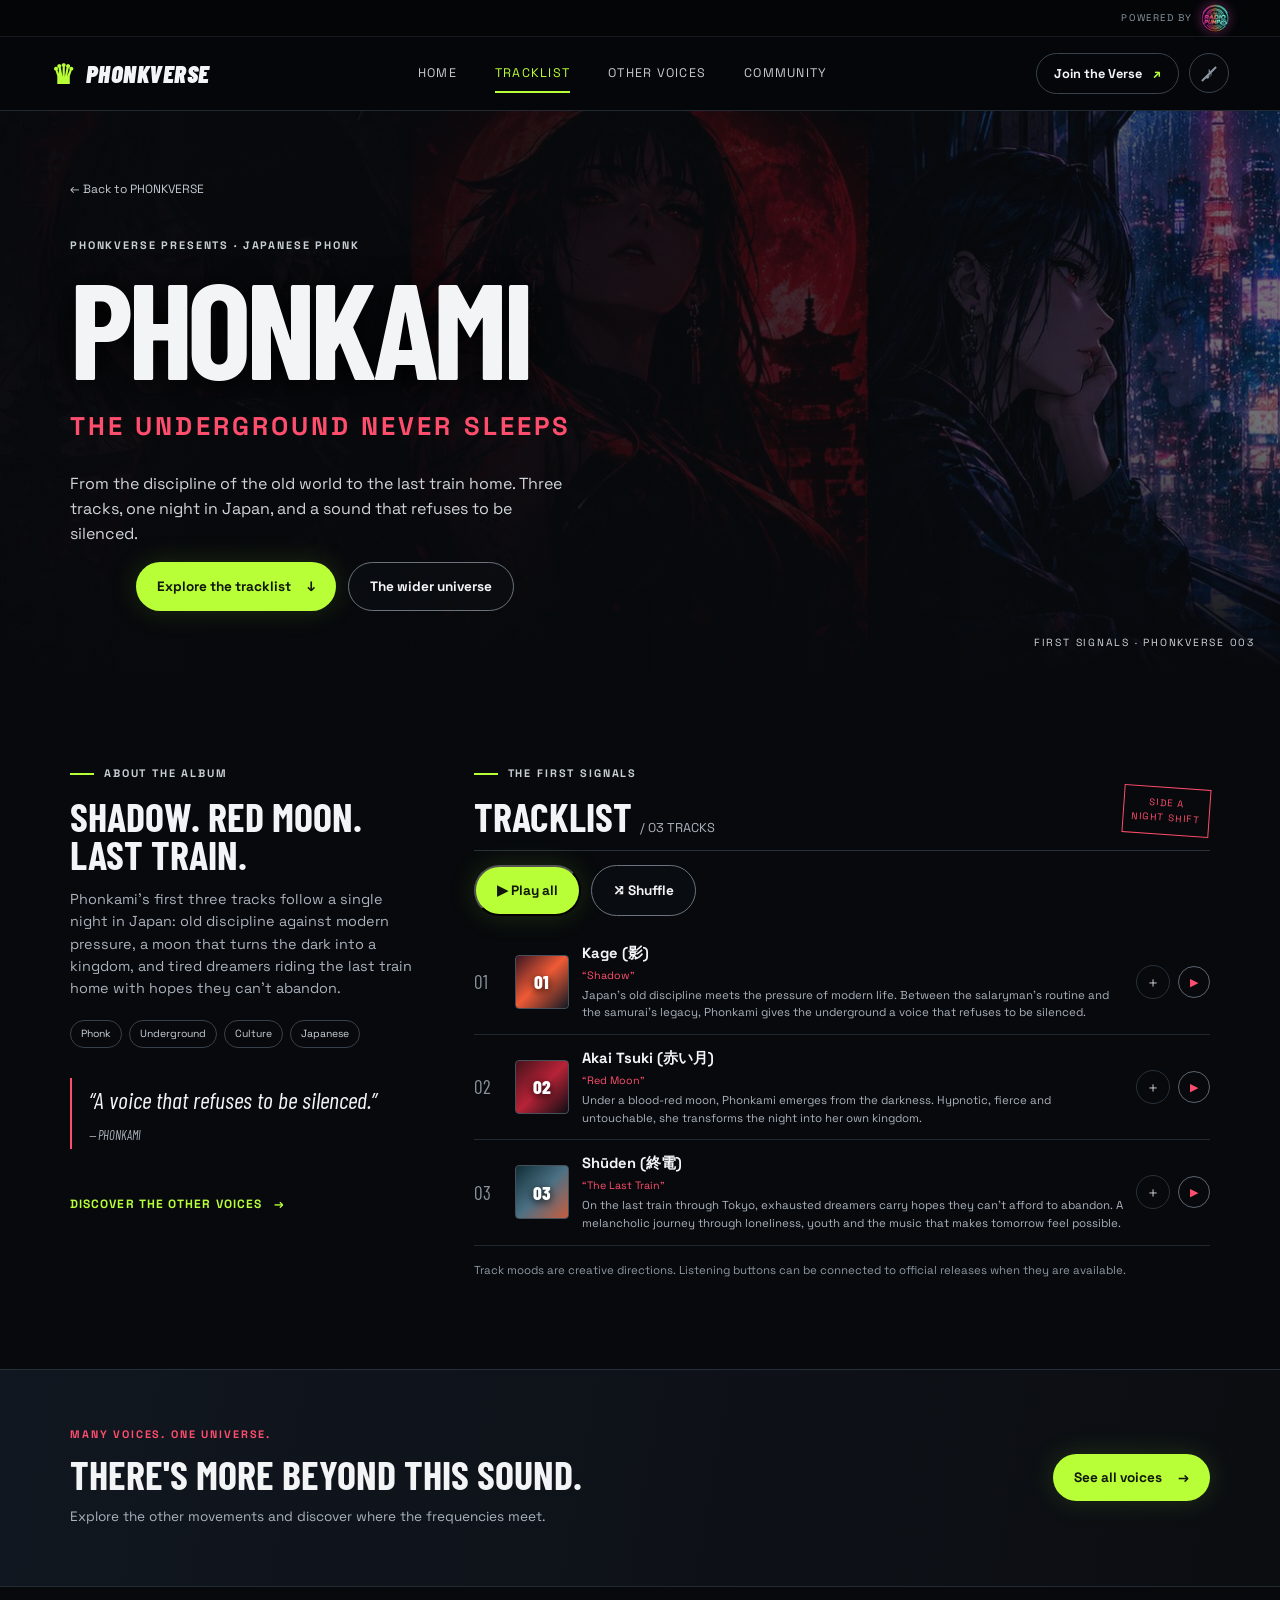
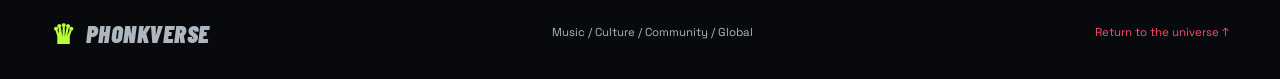
==== commit af380d9d: "music player and refactor for it" ====
--- a/phonkami.html
+++ b/phonkami.html
@@ -14,7 +14,8 @@
   <meta name="apple-mobile-web-app-capable" content="yes">
   <meta name="apple-mobile-web-app-title" content="PHONKVERSE">
   <meta name="apple-mobile-web-app-status-bar-style" content="black">
-  <link rel="stylesheet" href="css/style.css?v=globe-11">
+  <link rel="stylesheet" href="css/style.css?v=globe-14">
+  <link rel="stylesheet" href="css/player.css?v=2">
 </head>
 <body class="album-page japan-theme">
   <div class="powered-bar">
@@ -63,7 +64,7 @@
   </main>
   <footer class="site-footer"><a class="brand" href="index.html"><span class="brand-mark">♛</span><span>PHONKVERSE</span></a><p>Music / Culture / Community / Global</p><a class="footer-home" href="index.html">Return to the universe ↑</a></footer>
   <script src="js/main.js"></script>
-  <script src="js/player.js"></script>
+  <script type="module" src="js/shell/index.js"></script>
   <script src="js/bgm.js"></script>
   <script src="js/pwa.js"></script>
 </body>
--- a/css/style.css
+++ b/css/style.css
@@ -265,3 +265,21 @@
 .japan-theme .album-hero-art { background-image: url('../assets/images/phonkami-album-board.jpg'); }
 .flag-japan { background: radial-gradient(circle at 50% 50%, #bc002d 0 32%, #fff 34%); }
 .tone-pink { --c: #ff4d6d; }
+
+/* ===== Phonkssons (Sweden) & Phonkov (Russia) ===== */
+.sweden-theme { --accent: #ffcf3a; } .russia-theme { --accent: #e63946; }
+.sweden-theme .album-hero-art { background-image: url('../assets/images/phonkssons-album-board.jpg'); }
+.russia-theme .album-hero-art { background-image: url('../assets/images/phonkov-album-board.jpg'); }
+.flag-sweden { background: linear-gradient(90deg, transparent 30%, #ffcf3a 30% 44%, transparent 44%), linear-gradient(180deg, transparent 40%, #ffcf3a 40% 60%, transparent 60%), #1f5fbf; }
+.flag-russia { background: linear-gradient(180deg, #fff 0 33%, #1f5fbf 33% 66%, #d52b1e 66%); }
+.tone-gold { --c: #ffcf3a; } .tone-crimson { --c: #e63946; }
+
+/* ===== Phonké (France), Phonkdon (England), Phonkhan (India & Pakistan) ===== */
+.france-theme { --accent: #4d8dff; } .england-theme { --accent: #b44dff; } .indpak-theme { --accent: #ff8f1f; }
+.france-theme .album-hero-art { background-image: url('../assets/images/phonke-album-board.jpg'); }
+.england-theme .album-hero-art { background-image: url('../assets/images/phonkdon-album-board.jpg'); }
+.indpak-theme .album-hero-art { background-image: url('../assets/images/phonkhan-album-board.jpg'); }
+.flag-france { background: linear-gradient(90deg, #1f4fd8 0 33%, #fff 33% 66%, #e63946 66%); }
+.flag-england { background: linear-gradient(90deg, transparent 42%, #d52b1e 42% 58%, transparent 58%), linear-gradient(180deg, transparent 42%, #d52b1e 42% 58%, transparent 58%), #fff; }
+.flag-indpak { background: linear-gradient(90deg, transparent 50%, #0b6b3a 50%), linear-gradient(180deg, #ff9933 0 33%, #fff 33% 66%, #138808 66%); }
+.tone-blue { --c: #4d8dff; } .tone-violet { --c: #b44dff; } .tone-saffron { --c: #ff8f1f; }
--- a/css/player.css
+++ b/css/player.css
@@ -0,0 +1,81 @@
+/* Persistent player (dock), library sheet, track menu, toast and the small buttons injected into pages. Works with js/shell + js/ui. */
+#pv-dock, #pv-library, #pv-menu, #pv-toast { --accent: var(--lime); font-family: "Space Grotesk", Arial, sans-serif; }
+html.pv-loading { cursor: progress; }
+html.pv-lib-open { overflow: hidden; }
+html.pv-has-dock body { padding-bottom: calc(68px + env(safe-area-inset-bottom)); }
+
+/* ---- dock ---- */
+#pv-dock { position: fixed; left: 0; right: 0; bottom: 0; z-index: 900; display: grid; grid-template-columns: minmax(0, 1fr) auto auto auto; align-items: center; gap: 14px;
+  padding: 9px clamp(12px, 3vw, 28px) calc(9px + env(safe-area-inset-bottom)); background: rgba(7,9,12,.94); border-top: 1px solid var(--line); -webkit-backdrop-filter: blur(14px); backdrop-filter: blur(14px); }
+#pv-dock[hidden] { display: none; }
+.dock-seek, #pv-dock input[type=range] { -webkit-appearance: none; appearance: none; background: transparent; cursor: pointer; --fill: 0%; }
+.dock-seek { position: absolute; left: 0; right: 0; top: -9px; width: 100%; height: 18px; margin: 0; touch-action: pan-y; }
+.dock-seek::-webkit-slider-runnable-track { height: 3px; background: linear-gradient(90deg, var(--accent) var(--fill), rgba(255,255,255,.16) var(--fill)); }
+.dock-seek::-moz-range-track { height: 3px; background: rgba(255,255,255,.16); } .dock-seek::-moz-range-progress { height: 3px; background: var(--accent); }
+.dock-seek::-webkit-slider-thumb { -webkit-appearance: none; width: 12px; height: 12px; margin-top: -4.5px; border-radius: 50%; background: #fff; }
+.dock-seek::-moz-range-thumb { width: 12px; height: 12px; border: 0; border-radius: 50%; background: #fff; } .dock-seek:disabled { opacity: .4; cursor: default; }
+.dock-track { display: flex; align-items: center; gap: 12px; min-width: 0; color: inherit; text-decoration: none; }
+.dock-art { width: 48px; height: 32px; border-radius: 5px; object-fit: cover; flex: none; background: #151a21; }
+.dock-meta { display: flex; flex-direction: column; min-width: 0; line-height: 1.25; } .dock-title { font-size: .86rem; white-space: nowrap; overflow: hidden; text-overflow: ellipsis; } .dock-sub { font-size: .68rem; color: var(--muted); white-space: nowrap; overflow: hidden; text-overflow: ellipsis; }
+.dock-controls { display: flex; align-items: center; gap: 4px; }
+#pv-dock button { min-width: 40px; height: 40px; border: 0; border-radius: 50%; background: transparent; color: #e8edf2; font-size: 1rem; cursor: pointer; touch-action: manipulation; -webkit-tap-highlight-color: transparent; }
+#pv-dock button:hover { background: rgba(255,255,255,.08); }
+#pv-dock .dock-play { width: 46px; height: 46px; background: var(--accent); color: #0b0d11; } #pv-dock .dock-play:hover { background: var(--accent); filter: brightness(1.1); }
+#pv-dock .dock-opt { color: #8d98a3; font-size: .95rem; } #pv-dock .dock-opt[aria-pressed=true], #pv-dock .dock-opt[data-mode=all], #pv-dock .dock-opt[data-mode=one] { color: var(--accent); }
+#pv-dock .dock-opt[data-mode=one]::after { content: "1"; font-size: .55rem; vertical-align: super; }
+.dock-time { font-size: .7rem; color: var(--muted); font-variant-numeric: tabular-nums; white-space: nowrap; }
+.dock-lib { position: relative; } .dock-count { position: absolute; top: 2px; right: 0; min-width: 16px; padding: 0 4px; border-radius: 8px; background: var(--accent); color: #0b0d11; font-size: .6rem; line-height: 16px; } .dock-count:empty { display: none; }
+@media (max-width: 640px) { #pv-dock { grid-template-columns: minmax(0, 1fr) auto auto; gap: 6px; } .dock-time, #pv-dock .dock-opt { display: none; } }
+
+/* ---- library sheet ---- */
+#pv-library[hidden], #pv-menu[hidden] { display: none; }
+#pv-library { position: fixed; inset: 0; z-index: 1000; }
+.lib-backdrop { position: absolute; inset: 0; background: rgba(3,5,8,.72); -webkit-backdrop-filter: blur(3px); backdrop-filter: blur(3px); }
+.lib-sheet { position: absolute; left: 0; right: 0; bottom: 0; max-height: 88svh; height: 88svh; display: flex; flex-direction: column; background: #0a0e13; border-top: 1px solid var(--line); border-radius: 16px 16px 0 0; box-shadow: 0 -20px 60px rgba(0,0,0,.6); padding-bottom: env(safe-area-inset-bottom); }
+@media (min-width: 900px) { .lib-sheet { left: auto; top: 0; width: 460px; height: auto; max-height: none; border-radius: 0; border-top: 0; border-left: 1px solid var(--line); } }
+.lib-head { display: flex; align-items: center; gap: 6px; padding: 10px 12px; border-bottom: 1px solid var(--line); }
+.lib-tabs { display: flex; gap: 4px; overflow-x: auto; flex: 1; scrollbar-width: none; } .lib-tabs::-webkit-scrollbar { display: none; }
+.lib-tab { flex: none; padding: 8px 13px; border: 1px solid transparent; border-radius: 20px; background: transparent; color: var(--muted); font: 600 .74rem "Space Grotesk", Arial, sans-serif; cursor: pointer; }
+.lib-tab.on { color: #0b0d11; background: var(--accent); } .lib-tab:not(.on):hover { border-color: var(--line); color: #fff; }
+.lib-close { width: 40px; height: 40px; border: 0; border-radius: 50%; background: transparent; color: #fff; font-size: 1.1rem; cursor: pointer; } .lib-close:hover { background: rgba(255,255,255,.08); }
+.lib-body { flex: 1; overflow-y: auto; padding: 12px; -webkit-overflow-scrolling: touch; overscroll-behavior: contain; }
+.lib-empty { color: var(--muted); font-size: .85rem; padding: 14px 4px; list-style: none; }
+.lib-actions { display: flex; flex-wrap: wrap; gap: 8px; margin: 4px 0 12px; }
+.lib-btn { padding: 9px 14px; border: 1px solid var(--line); border-radius: 20px; background: transparent; color: #e8edf2; font: 600 .74rem "Space Grotesk", Arial, sans-serif; cursor: pointer; touch-action: manipulation; }
+.lib-btn:hover { border-color: var(--accent); } .lib-btn.on { border-color: var(--accent); color: var(--accent); } .lib-btn.primary { background: var(--accent); border-color: var(--accent); color: #0b0d11; } .lib-btn.danger:hover { border-color: #ff4b42; color: #ff4b42; } .lib-btn:disabled { opacity: .4; cursor: default; }
+.lib-group { border: 1px solid var(--line); border-radius: 10px; margin-bottom: 8px; background: rgba(255,255,255,.02); }
+.lib-group > summary { display: flex; align-items: center; justify-content: space-between; gap: 8px; padding: 6px 8px 6px 14px; cursor: pointer; list-style: none; min-height: 48px; } .lib-group > summary::-webkit-details-marker { display: none; }
+.lib-group[open] > summary { border-bottom: 1px solid var(--line); } .lib-gname { font-weight: 600; font-size: .92rem; } .lib-gname em { font-style: normal; color: var(--muted); font-size: .72rem; margin-left: 6px; } .lib-gact { display: flex; }
+.lib-group > .lib-actions { padding: 0 12px 4px; margin: 10px 0 6px; }
+.lib-list { list-style: none; margin: 0; padding: 0; }
+.lib-row { display: flex; align-items: center; gap: 4px; padding: 4px 6px 4px 8px; border-radius: 8px; } .lib-row:hover { background: rgba(255,255,255,.04); } .lib-row.is-current .lib-title b { color: var(--accent); } .lib-row.is-past { opacity: .5; }
+.lib-title { flex: 1; min-width: 0; display: flex; flex-direction: column; line-height: 1.25; } .lib-title b { font-weight: 600; font-size: .86rem; overflow: hidden; text-overflow: ellipsis; white-space: nowrap; } .lib-title small { color: var(--muted); font-size: .68rem; }
+.lib-play, .lib-icon { flex: none; min-width: 40px; height: 40px; border: 0; border-radius: 50%; background: transparent; color: #d5dbe2; font-size: .85rem; cursor: pointer; touch-action: manipulation; } .lib-play { color: var(--accent); }
+.lib-play:hover, .lib-icon:hover { background: rgba(255,255,255,.08); }
+.lib-shared { border: 1px solid var(--accent); border-radius: 10px; padding: 12px 14px 4px; margin-bottom: 12px; background: rgba(184,255,56,.05); }
+
+/* ---- track menu + toast ---- */
+#pv-menu { position: fixed; z-index: 1100; min-width: 220px; max-width: calc(100vw - 16px); padding: 6px; border: 1px solid var(--line); border-radius: 12px; background: #0e131a; box-shadow: 0 14px 40px rgba(0,0,0,.6); }
+#pv-menu .menu-title { margin: 6px 10px 6px; color: var(--muted); font-size: .68rem; letter-spacing: .08em; text-transform: uppercase; max-width: 240px; overflow: hidden; text-overflow: ellipsis; white-space: nowrap; }
+#pv-menu button, #pv-menu a { display: flex; justify-content: space-between; align-items: center; width: 100%; padding: 11px 12px; border: 0; border-radius: 8px; background: transparent; color: #e8edf2; font: 500 .86rem "Space Grotesk", Arial, sans-serif; text-align: left; text-decoration: none; cursor: pointer; } #pv-menu button:hover, #pv-menu a:hover { background: rgba(255,255,255,.07); } #pv-menu small { color: var(--muted); }
+#pv-toast { position: fixed; left: 50%; bottom: calc(86px + env(safe-area-inset-bottom)); z-index: 1200; transform: translate(-50%, 16px); padding: 10px 18px; border-radius: 22px; background: #e8edf2; color: #0b0d11; font: 600 .8rem "Space Grotesk", Arial, sans-serif; opacity: 0; pointer-events: none; transition: .3s; max-width: calc(100vw - 32px); text-align: center; }
+#pv-toast.show { opacity: 1; transform: translate(-50%, 0); }
+
+/* ---- buttons injected into pages ---- */
+.track-btns { display: flex; align-items: center; gap: 8px; }
+.track-more { width: 34px; height: 34px; border: 1px solid var(--line); border-radius: 50%; background: transparent; color: #d5dbe2; font-size: .9rem; cursor: pointer; touch-action: manipulation; } .track-more:hover { border-color: var(--accent, var(--lime)); color: var(--accent, var(--lime)); }
+.tracklist-actions, .intro-actions { display: flex; flex-wrap: wrap; gap: 10px; margin: 14px 0; }
+.intro-actions { margin-top: 18px; }
+.tracklist-actions .button, .intro-actions .button { cursor: pointer; font-family: inherit; }
+
+/* ---- song page extras ---- */
+.transport .opt { font-size: .95rem; } .transport .opt[aria-pressed=true], .transport .opt[data-mode=all], .transport .opt[data-mode=one] { color: var(--accent); border-color: var(--accent); }
+.transport .opt[data-mode=one]::after { content: "1"; font-size: .55rem; vertical-align: super; }
+.song-chip { display: inline-block; margin: 12px 0 0; padding: 7px 14px; border: 1px solid rgba(255,255,255,.25); border-radius: 18px; background: rgba(8,5,16,.7); color: #e8edf2; font-size: .75rem; cursor: pointer; max-width: 100%; overflow: hidden; text-overflow: ellipsis; white-space: nowrap; }
+.song-chip:hover { border-color: var(--accent); color: var(--accent); } .song-chip[hidden] { display: none; }
+
+/* ---- layout fixes for the extra track-row buttons ---- */
+.track-row { grid-template-columns: 28px 54px minmax(0, 1fr) auto; }
+.tracklist-actions .button-ghost, .intro-actions .button-ghost { color: var(--text); }
+@media (max-width: 640px) { .track-row { grid-template-columns: 22px 46px minmax(0, 1fr) auto; } .track-btns { flex-direction: column; gap: 6px; } .track-more { width: 29px; height: 29px; } }
+@media (max-width: 640px) { .lib-tab { padding: 8px 10px; font-size: .72rem; } }
